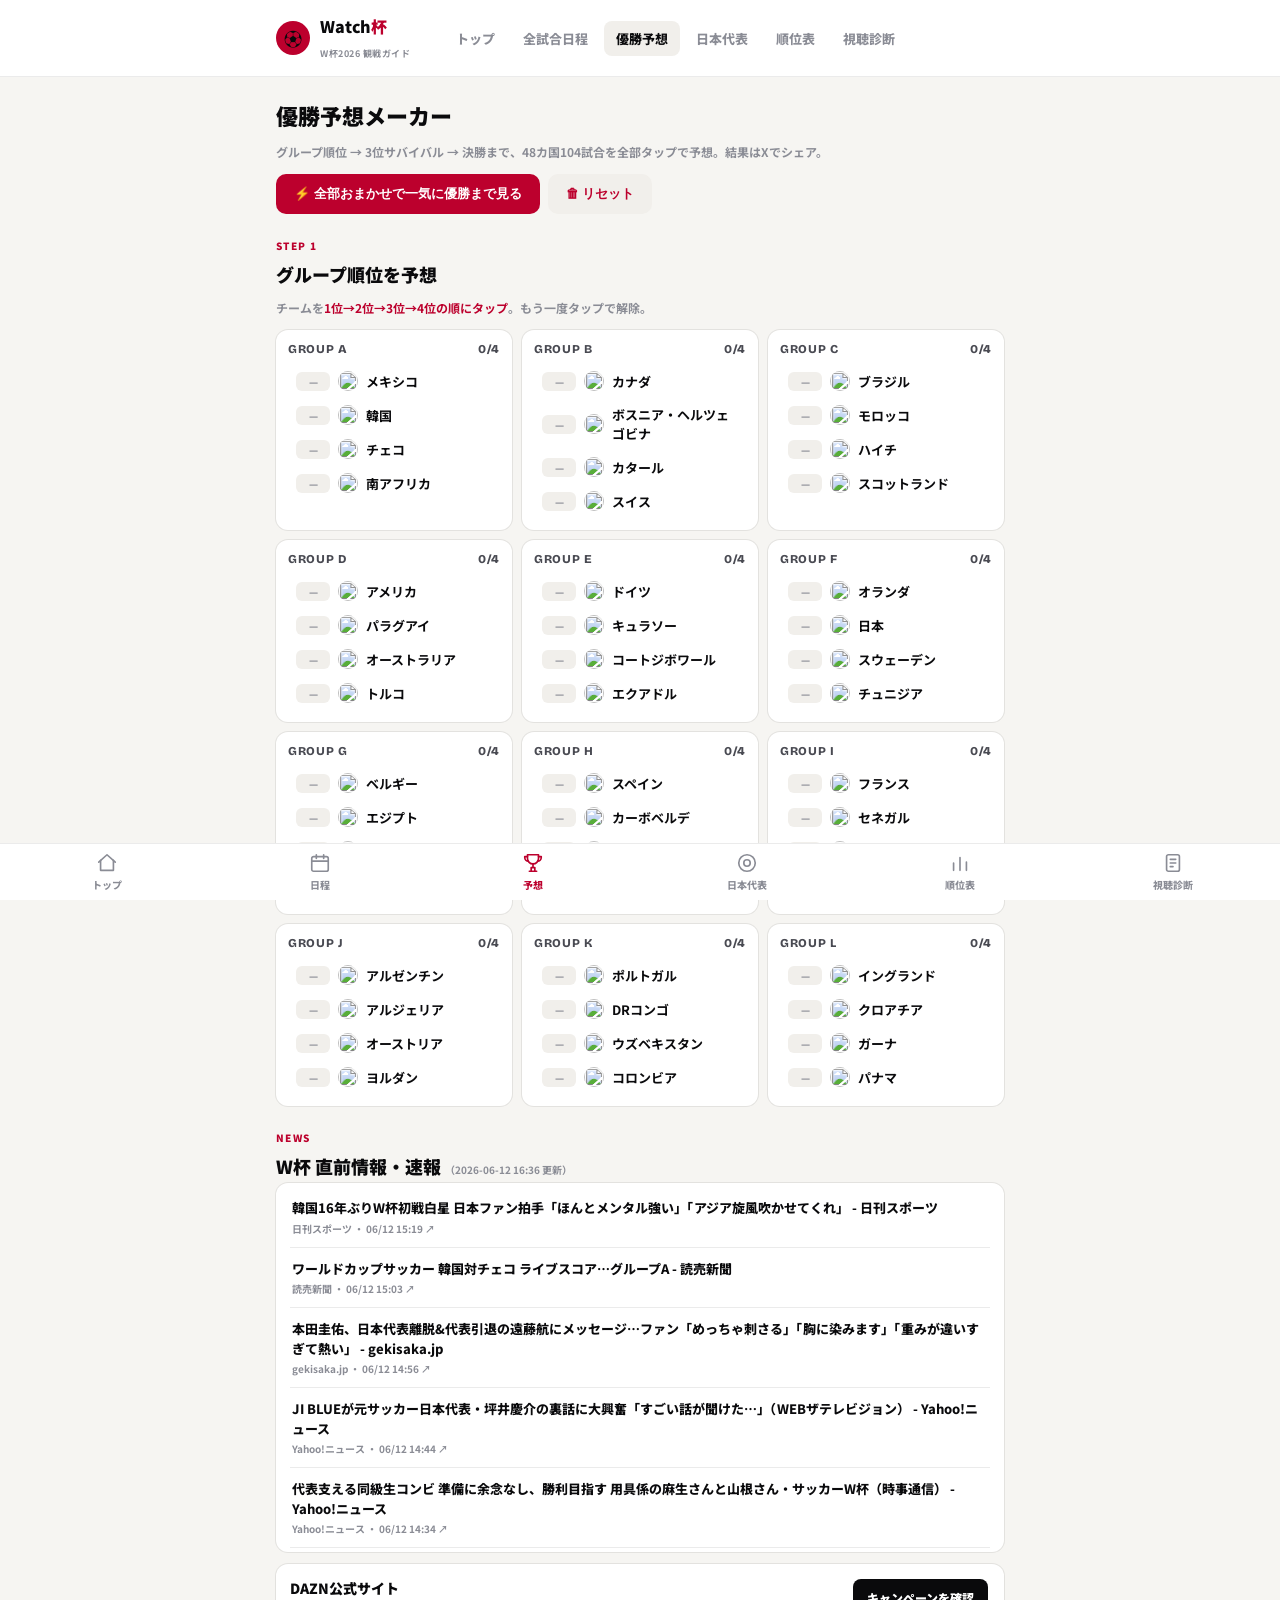
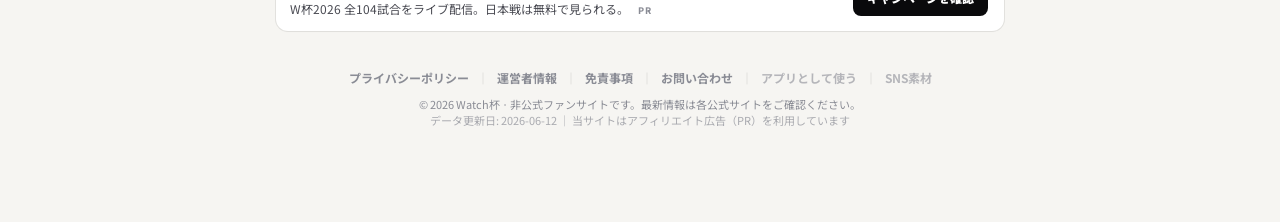
==== bracket.html @ 2146d85f "Initial World Cup 2026 site" ====
<!DOCTYPE html>
<html lang="ja">
<head>
<meta charset="UTF-8">
<meta name="viewport" content="width=device-width, initial-scale=1">
<title>優勝予想メーカー｜48カ国104試合を全部予想｜Watch杯</title>
<meta name="description" content="W杯2026の優勝国を予想しよう。グループ順位→3位サバイバル→決勝まで全部タップで予想してXでシェア。">
<link rel="preconnect" href="https://fonts.googleapis.com">
<link href="https://fonts.googleapis.com/css2?family=Noto+Sans+JP:wght@400;700;800;900&family=Bricolage+Grotesque:wght@700;800;900&display=swap" rel="stylesheet">
<link rel="stylesheet" href="styles.css?v=3">
<link rel="manifest" href="manifest.json">
<meta name="theme-color" content="#bc002d">
<link rel="apple-touch-icon" href="icon-192.png">
<meta name="apple-mobile-web-app-capable" content="yes">
<meta name="apple-mobile-web-app-status-bar-style" content="default">
<meta name="apple-mobile-web-app-title" content="Watch杯">
<style>
.bk-groups{display:grid;grid-template-columns:repeat(auto-fill,minmax(180px,1fr));gap:10px}
.bk-g{background:var(--surface);border-radius:12px;box-shadow:0 0 0 1px var(--line);padding:12px}
.bk-g.full{box-shadow:0 0 0 1.5px #0e7a3d66}
.bk-g h3{margin:0 0 8px;font-size:12px;font-family:var(--font-num);font-weight:900;letter-spacing:.06em;display:flex;justify-content:space-between;color:var(--ink-2)}
.bk-g h3 .ok{color:#0e7a3d}
.bk-t{display:flex;align-items:center;gap:8px;padding:7px 8px;border-radius:9px;cursor:pointer;font-size:13px;font-weight:700}
.bk-t:hover{background:var(--bg-2)}
.bk-t img{width:20px;height:20px;border-radius:50%;box-shadow:inset 0 0 0 1px rgba(0,0,0,.08)}
.bk-t .rk{min-width:34px;text-align:center;font-size:10px;font-weight:900;border-radius:6px;padding:2px 0;background:var(--bg-2);color:var(--ink-3)}
.bk-t.r1 .rk{background:var(--accent);color:#fff}
.bk-t.r2 .rk{background:var(--ink-1);color:#fff}
.bk-t.r3 .rk{background:#b45309;color:#fff}
.bk-t.r4{opacity:.45}
.chips3{display:flex;flex-wrap:wrap;gap:8px}
.chip3{display:inline-flex;align-items:center;gap:6px;font-size:12px;font-weight:800;border-radius:999px;padding:7px 13px;cursor:pointer;background:var(--surface);box-shadow:0 0 0 1px var(--line-2);color:var(--ink-2);border:none;font-family:var(--font-jp)}
.chip3 img{width:16px;height:16px;border-radius:50%}
.chip3.on{box-shadow:0 0 0 1.5px #0e7a3d;background:#0e7a3d0d;color:#0e7a3d}
.bk-round{font-size:13px;font-weight:900;color:var(--accent);letter-spacing:.08em;margin:20px 0 8px;display:flex;gap:8px;align-items:baseline}
.bk-round small{color:var(--ink-3);font-weight:700;letter-spacing:0}
.bk-grid{display:grid;grid-template-columns:repeat(auto-fill,minmax(230px,1fr));gap:8px}
.bk-grid.final{grid-template-columns:1fr;max-width:420px}
.bm{background:var(--surface);border-radius:12px;box-shadow:0 0 0 1px var(--line);overflow:hidden}
.bm .mid{font-size:9px;color:var(--ink-3);padding:5px 11px 0;font-weight:800;letter-spacing:.06em;font-family:var(--font-num)}
.bteam{display:flex;align-items:center;gap:8px;padding:9px 12px;cursor:pointer;font-size:13.5px;font-weight:700;border-left:3px solid transparent}
.bteam img{width:20px;height:20px;border-radius:50%;box-shadow:inset 0 0 0 1px rgba(0,0,0,.08)}
.bteam:hover{background:var(--bg-2)}
.bteam.win{background:#bc002d0d;border-left-color:var(--accent);font-weight:900}
.bteam.lose{opacity:.4;text-decoration:line-through}
.bteam.tbd{color:var(--ink-3);cursor:default;font-weight:600}
.bk-result{border:1.5px solid var(--accent);border-radius:16px;background:var(--surface);padding:22px 16px;text-align:center;margin-top:22px}
.bk-result .crown{font-size:36px}
.bk-result .champ{font-size:clamp(22px,5vw,32px);font-weight:900;margin:4px 0;display:flex;align-items:center;justify-content:center;gap:10px}
.bk-result .champ img{width:44px;height:44px;border-radius:50%;box-shadow:inset 0 0 0 1px rgba(0,0,0,.08)}
.bk-result .sub{font-size:12px;color:var(--ink-3);font-weight:700}
.toast{position:fixed;bottom:90px;left:50%;transform:translateX(-50%);background:var(--ink-1);color:#fff;font-weight:800;font-size:13px;border-radius:999px;padding:10px 20px;z-index:99;opacity:0;transition:opacity .3s;pointer-events:none}
.toast.show{opacity:1}
.hidden{display:none}
</style>
</head>
<body>

<main class="wrap">
  <h1 class="pagehead">優勝予想メーカー</h1>
  <p class="pagesub">グループ順位 → 3位サバイバル → 決勝まで、48カ国104試合を全部タップで予想。結果はXでシェア。</p>
  <div style="display:flex;gap:8px;flex-wrap:wrap;margin-bottom:8px">
    <button class="btn-detail" id="btnAuto" style="background:var(--accent);color:#fff;font-size:13px">⚡ 全部おまかせで一気に優勝まで見る</button>
    <button class="btn-detail" id="btnReset" style="background:var(--bg-2);font-size:13px;color:var(--accent)">🗑 リセット</button>
  </div>

  <div class="sec-label">STEP 1</div>
  <h2 class="pagehead" style="margin-top:0;font-size:18px">グループ順位を予想 <span id="s1done" class="hidden" style="color:#0e7a3d">✓</span></h2>
  <p class="pagesub">チームを<b style="color:var(--accent)">1位→2位→3位→4位の順にタップ</b>。もう一度タップで解除。</p>
  <div class="bk-groups" id="groupGrid"></div>

  <section id="step2" class="hidden">
    <div class="sec-label">STEP 2</div>
    <h2 class="pagehead" style="margin-top:0;font-size:18px">3位サバイバル <span id="s2done" class="hidden" style="color:#0e7a3d">✓</span></h2>
    <p class="pagesub">12組の3位のうち<b style="color:var(--accent)">成績上位8チームだけ</b>が決勝トーナメント進出（2026年新ルール）。生き残る8チームを選ぼう。</p>
    <div class="chips3" id="thirdChips"></div>
    <p style="font-size:13px;font-weight:900;color:var(--accent);margin:10px 0" id="thirdCount"></p>
  </section>

  <section id="step3" class="hidden">
    <div class="sec-label">STEP 3</div>
    <h2 class="pagehead" style="margin-top:0;font-size:18px">決勝トーナメント</h2>
    <p class="pagesub">勝つチームをタップ。組み合わせはFIFA公式のブラケット構造どおり。</p>
    <div id="bracketArea"></div>
    <div id="resultArea"></div>
  </section>

  <div id="newsArea" style="margin-top:6px"></div>
  <div id="pr" style="margin-top:12px"></div>
</main>

<div class="toast" id="toast"></div>

<script src="config.js"></script>
<script src="data.js"></script>
<script src="news.js"></script>
<script src="app.js?v=3"></script>
<script>
injectChrome("bracket");
// 予想の参考になる最新情報（怪我・離脱・結果速報）
document.getElementById("newsArea").innerHTML = newsListHTML(5);
document.getElementById("pr").innerHTML = prCardHTML("dazn");

// ===== チームデータ（data.jsのGROUPSから48カ国を構成）=====
const G_ORDER = ["A","B","C","D","E","F","G","H","I","J","K","L"];
const BK = {}; // gid -> [{id,n,f}]
G_ORDER.forEach(g=>{ BK[g] = GROUPS[g].map((t,i)=>({id:g+i, n:t.n, f:t.f})); });
const TEAM = {}; Object.values(BK).flat().forEach(t=>TEAM[t.id]=t);
const JAPAN = Object.values(TEAM).find(t=>t.n==="日本").id;

// ===== ブラケット構造（FIFA公式）=====
const R32 = [
  [73,"2A","2B"],[74,"1E","T74"],[75,"1F","2C"],[76,"1C","2F"],
  [77,"1I","T77"],[78,"2E","2I"],[79,"1A","T79"],[80,"1L","T80"],
  [81,"1D","T81"],[82,"1G","T82"],[83,"2K","2L"],[84,"1H","2J"],
  [85,"1B","T85"],[86,"1J","2H"],[87,"1K","T87"],[88,"2D","2G"]
];
const THIRD_SLOTS = {74:"ABCDF",77:"CDFGH",79:"CEFHI",80:"EHIJK",81:"BEFIJ",82:"AEHIJ",85:"EFGIJ",87:"DEIJL"};
const R16 = [[89,74,77],[90,73,75],[91,76,78],[92,79,80],[93,83,84],[94,81,82],[95,86,88],[96,85,87]];
const QF  = [[97,89,90],[98,93,94],[99,91,92],[100,95,96]];
const SF  = [[101,97,98],[102,99,100]];
const FIN = [[104,101,102]];

// ===== state =====
let st = JSON.parse(localStorage.getItem("wc26bracket2")||"null") || { ranks:{}, thirds:[], picks:{} };
const save = ()=>localStorage.setItem("wc26bracket2",JSON.stringify(st));
const $ = id=>document.getElementById(id);
const toast = msg=>{const t=$("toast");t.textContent=msg;t.classList.add("show");setTimeout(()=>t.classList.remove("show"),1800);};
const groupsDone = ()=>G_ORDER.every(g=>(st.ranks[g]||[]).length===4);
const thirdsDone = ()=>st.thirds.length===8;

// 3位スロット割り当て（バックトラッキング）
function assignThirds(){
  if(!thirdsDone()) return null;
  const slots = Object.entries(THIRD_SLOTS).map(([m,allowed])=>({m:+m,allowed}))
    .sort((a,b)=>[...a.allowed].filter(g=>st.thirds.includes(g)).length - [...b.allowed].filter(g=>st.thirds.includes(g)).length);
  const used = new Set(), out = {};
  function bt(i){
    if(i===slots.length) return true;
    for(const g of st.thirds){
      if(used.has(g)||!slots[i].allowed.includes(g)) continue;
      used.add(g); out[slots[i].m]=g;
      if(bt(i+1)) return true;
      used.delete(g); delete out[slots[i].m];
    }
    return false;
  }
  if(bt(0)) return out;
  const rest=[...st.thirds]; const o={};
  Object.keys(THIRD_SLOTS).forEach(m=>o[m]=rest.shift());
  return o;
}
function resolve(){
  const slots = {};
  if(groupsDone()){
    G_ORDER.forEach(g=>{ slots["1"+g]=st.ranks[g][0]; slots["2"+g]=st.ranks[g][1]; });
  }
  const ta = assignThirds();
  if(ta) Object.entries(ta).forEach(([m,g])=>slots["T"+m]=st.ranks[g][2]);
  const ms = {};
  const w = id=>ms[id]&&ms[id].winner||null;
  R32.forEach(([id,h,a])=>ms[id]={home:slots[h]||null,away:slots[a]||null});
  const fill = ()=>[R16,QF,SF,FIN].forEach(r=>r.forEach(([id,m1,m2])=>{
    ms[id]={home:w(m1),away:w(m2)};
    const p=st.picks[id];
    if(p&&(p===ms[id].home||p===ms[id].away)) ms[id].winner=p;
  }));
  R32.forEach(([id])=>{
    const p=st.picks[id];
    if(p&&(p===ms[id].home||p===ms[id].away)) ms[id].winner=p;
    else delete st.picks[id];
  });
  fill(); fill(); fill(); fill(); // 4ラウンド分伝播
  return ms;
}

function render(){
  // STEP1
  const grid=$("groupGrid"); grid.innerHTML="";
  G_ORDER.forEach(g=>{
    const r=st.ranks[g]||[];
    const card=document.createElement("div");
    card.className="bk-g"+(r.length===4?" full":"");
    card.innerHTML=`<h3>GROUP ${g} ${r.length===4?'<span class="ok">✓</span>':`<span>${r.length}/4</span>`}</h3>`;
    BK[g].forEach(t=>{
      const pos=r.indexOf(t.id);
      const row=document.createElement("div");
      row.className="bk-t"+(pos>=0?" r"+(pos+1):"");
      row.innerHTML=`<span class="rk">${pos>=0?(pos+1)+"位":"—"}</span><img src="${FLAG(t.f)}" alt=""><span>${t.n}</span>`;
      row.onclick=()=>{
        const arr=st.ranks[g]=st.ranks[g]||[];
        const j=arr.indexOf(t.id);
        if(j>=0) arr.splice(j,1); else if(arr.length<4) arr.push(t.id);
        st.thirds=st.thirds.filter(gg=>st.ranks[gg]&&st.ranks[gg].length===4);
        save(); render();
      };
      card.appendChild(row);
    });
    grid.appendChild(card);
  });
  $("s1done").classList.toggle("hidden",!groupsDone());

  // STEP2
  $("step2").classList.toggle("hidden",!groupsDone());
  if(groupsDone()){
    const chips=$("thirdChips"); chips.innerHTML="";
    G_ORDER.forEach(g=>{
      const t=TEAM[st.ranks[g][2]];
      const c=document.createElement("button");
      c.className="chip3"+(st.thirds.includes(g)?" on":"");
      c.innerHTML=`<img src="${FLAG(t.f)}" alt="">${t.n}<span style="font-size:9px;color:var(--ink-3)">${g}組3位</span>`;
      c.onclick=()=>{
        const i=st.thirds.indexOf(g);
        if(i>=0) st.thirds.splice(i,1);
        else if(st.thirds.length<8) st.thirds.push(g);
        else toast("8チームまで！どれか外してね");
        save(); render();
      };
      chips.appendChild(c);
    });
    $("thirdCount").textContent=`生き残り ${st.thirds.length} / 8 チーム`;
    $("s2done").classList.toggle("hidden",!thirdsDone());
  }

  // STEP3
  const ready=groupsDone()&&thirdsDone();
  $("step3").classList.toggle("hidden",!ready);
  if(ready){
    const ms=resolve();
    const area=$("bracketArea"); area.innerHTML="";
    [["32強 ROUND OF 32","6/28〜7/3",R32],["16強 ROUND OF 16","7/4〜7/7",R16],["8強 準々決勝","7/9〜7/11",QF],["4強 準決勝","7/14・7/15",SF],["🏆 決勝","現地7/19（日本時間7/20朝）",FIN]].forEach(([title,date,round])=>{
      area.insertAdjacentHTML("beforeend",`<div class="bk-round">${title} <small>${date}</small></div>`);
      const box=document.createElement("div");
      box.className="bk-grid"+(round===FIN?" final":"");
      round.forEach(([id])=>{
        const m=ms[id];
        const el=document.createElement("div");
        el.className="bm";
        el.innerHTML=`<div class="mid">MATCH ${id}</div>`;
        [m.home,m.away].forEach(tid=>{
          const d=document.createElement("div");
          if(!tid){ d.className="bteam tbd"; d.innerHTML=`<span style="width:20px;text-align:center">❓</span> 勝者未定`; }
          else{
            const t=TEAM[tid];
            d.className="bteam"+(m.winner?(m.winner===tid?" win":" lose"):"");
            d.innerHTML=`<img src="${FLAG(t.f)}" alt=""> ${t.n}`;
            d.onclick=()=>{ st.picks[id]=tid; save(); render(); };
          }
          el.appendChild(d);
        });
        box.appendChild(el);
      });
      area.appendChild(box);
    });
    renderResult(ms);
  } else $("resultArea").innerHTML="";
}

function renderResult(ms){
  const area=$("resultArea");
  const champ=ms[104]&&ms[104].winner;
  if(!champ){ area.innerHTML=""; return; }
  const t=TEAM[champ];
  const runner=TEAM[ms[104].home===champ?ms[104].away:ms[104].home];
  let jp="グループステージ敗退 😢";
  const jg=JAPAN[0];
  const jr=(st.ranks[jg]||[]).indexOf(JAPAN);
  if(jr===0||jr===1||(jr===2&&st.thirds.includes(jg))){
    jp="ベスト32";
    [...R32,...R16,...QF,...SF,...FIN].forEach(([id])=>{
      if(ms[id].winner===JAPAN){
        if(R32.some(x=>x[0]===id))jp="ベスト16";
        else if(R16.some(x=>x[0]===id))jp="ベスト8";
        else if(QF.some(x=>x[0]===id))jp="ベスト4";
        else if(SF.some(x=>x[0]===id))jp="決勝進出 🥈";
        else if(id===104)jp="優勝 🏆";
      }
    });
  }
  const sf=[ms[101].home,ms[101].away,ms[102].home,ms[102].away].filter(Boolean).map(id=>TEAM[id].n).join("・");
  const text=`⚽️ W杯2026 ぼくの優勝予想\n\n🏆 優勝: ${t.n}\n🥈 準優勝: ${runner.n}\n💪 4強: ${sf}\n🇯🇵 日本: ${jp}\n\n#W杯2026 #優勝予想`;
  area.innerHTML=`
    <div class="bk-result">
      <div class="crown">👑</div>
      <div class="champ"><img src="${FLAG(t.f)}" alt="">${t.n}</div>
      <div class="sub">あなたの優勝予想 ｜ 準優勝: ${runner.n}</div>
      <div style="margin-top:8px;font-size:13px;font-weight:900;color:var(--accent)">🇯🇵 あなたの予想での日本: ${jp}</div>
      <div style="display:flex;gap:8px;justify-content:center;margin-top:14px;flex-wrap:wrap">
        <button class="btn-detail" id="btnX" style="background:var(--ink-1);color:#fff">𝕏 でシェア</button>
        <button class="btn-detail" id="btnCopy" style="background:var(--bg-2)">📋 結果をコピー</button>
      </div>
    </div>`;
  $("btnX").onclick=()=>window.open("https://twitter.com/intent/tweet?text="+encodeURIComponent(text),"_blank");
  $("btnCopy").onclick=async()=>{ await navigator.clipboard.writeText(text); toast("コピーした！友達に送りつけろ"); };
}

// おまかせ＆リセット
function shuffle(a){for(let i=a.length-1;i>0;i--){const j=Math.floor(Math.random()*(i+1));[a[i],a[j]]=[a[j],a[i]];}return a;}
$("btnAuto").onclick=()=>{
  G_ORDER.forEach(g=>{
    const arr=st.ranks[g]=st.ranks[g]||[];
    const rest=shuffle(BK[g].map(t=>t.id).filter(id=>!arr.includes(id)));
    while(arr.length<4) arr.push(rest.shift());
  });
  if(st.thirds.length<8){
    const rest=shuffle(G_ORDER.filter(g=>!st.thirds.includes(g)));
    while(st.thirds.length<8) st.thirds.push(rest.shift());
  }
  for(let pass=0;pass<5;pass++){
    const ms=resolve();
    [...R32,...R16,...QF,...SF,...FIN].forEach(([id])=>{
      if(!st.picks[id]&&ms[id].home&&ms[id].away) st.picks[id]=Math.random()<.5?ms[id].home:ms[id].away;
    });
  }
  save(); render();
  toast("⚡ 一気に優勝まで決めた！気に入らないとこをタップで直そう");
  $("step3").scrollIntoView({behavior:"smooth"});
};
$("btnReset").onclick=()=>{
  if(!confirm("予想を全部リセットする？")) return;
  st={ranks:{},thirds:[],picks:{}}; save(); render();
};
render();
</script>
</body>
</html>
---- styles.css ----
/* WC2026 GUIDE JAPAN — 参考サイト同一トークン */
:root{
  --accent:#bc002d;
  --ink-1:#0a0a0c; --ink-2:#494a52; --ink-3:#8a8c95;
  --line:#0a0a0c14; --line-2:#0a0a0c29;
  --surface:#fff; --bg:#f6f5f2; --bg-2:#f1efeb;
  --font-jp:'Noto Sans JP',system-ui,-apple-system,sans-serif;
  --font-num:'Bricolage Grotesque','Noto Sans JP',sans-serif;
}
*{box-sizing:border-box}
html,body{margin:0;padding:0}
body{background:var(--bg);color:var(--ink-1);font-family:var(--font-jp);-webkit-font-smoothing:antialiased;min-height:100vh;display:flex;flex-direction:column;padding-bottom:74px}
a{color:inherit}
.wrap{max-width:760px;margin:0 auto;padding:0 16px;width:100%}

/* ===== header ===== */
header{background:var(--surface);border-bottom:1px solid var(--line)}
header .wrap{display:flex;align-items:center;gap:10px;padding:14px 16px}
.logo{display:flex;align-items:center;gap:10px;text-decoration:none}
.logo .ball{width:34px;height:34px;border-radius:50%;background:var(--accent);display:flex;align-items:center;justify-content:center;font-size:18px}
.logo .t1{font-size:16px;font-weight:900;letter-spacing:-.01em;color:var(--ink-1);line-height:1}
.logo .t1 span{color:var(--accent)}
.logo .t2{font-size:9px;font-weight:700;color:var(--ink-3);margin-top:3px;letter-spacing:.06em}
.desktop-nav{display:none;gap:4px;margin-left:24px}
.desktop-nav a{display:inline-block;padding:8px 12px;border-radius:8px;font-size:13px;font-weight:800;text-decoration:none;color:var(--ink-3)}
.desktop-nav a.active{color:var(--ink-1);background:var(--bg-2)}
@media(min-width:820px){.desktop-nav{display:flex}}

/* ===== bottom nav ===== */
.bottom-nav{position:fixed;left:0;right:0;bottom:0;z-index:60;background:var(--surface);border-top:1px solid var(--line);display:flex;justify-content:space-around;padding:8px 0 calc(8px + env(safe-area-inset-bottom))}
.bottom-nav a{display:flex;flex-direction:column;align-items:center;gap:3px;font-size:10px;font-weight:800;color:var(--ink-3);text-decoration:none;min-width:60px}
.bottom-nav a svg{width:22px;height:22px;stroke:var(--ink-3);fill:none;stroke-width:1.8;stroke-linecap:round;stroke-linejoin:round}
.bottom-nav a.active{color:var(--accent)}
.bottom-nav a.active svg{stroke:var(--accent)}

/* ===== NEXT MATCH hero ===== */
.hero{margin:16px 0 8px;border-radius:18px;overflow:hidden;background:radial-gradient(120% 130% at 80% -10%,#3a0d1c 0%,#16091245 40%,transparent 70%),#0d1326;color:#fff;position:relative}
.hero .roofline{display:flex;height:5px}
.hero .roofline i{flex:1;background:var(--accent)}
.hero .roofline i:nth-child(2){background:#fff}
.hero .pitch{position:absolute;inset:0;pointer-events:none;opacity:.14}
.hero-inner{position:relative;padding:18px 20px 20px}
.hero-top{display:flex;align-items:center;gap:12px}
.badge-next{background:var(--accent);color:#fff;font-size:11px;font-weight:900;letter-spacing:.12em;padding:6px 12px;border-radius:6px}
.hero-top .sub{font-size:12px;font-weight:800;color:#ffffffb3}
.hero-main{display:grid;grid-template-columns:1fr auto 1fr;gap:8px;align-items:center;margin:18px 0 6px}
.hero-team{text-align:center}
.hero-team img,.hero-team .noflag{width:84px;height:84px;border-radius:50%;object-fit:cover;box-shadow:0 0 0 4px #ffffff,0 4px 18px rgba(0,0,0,.4);background:#fff}
.hero-team .noflag{display:inline-flex;align-items:center;justify-content:center;font-size:30px;color:var(--ink-3)}
.hero-team .name{font-size:17px;font-weight:900;margin-top:12px}
.hero-center{text-align:center;min-width:150px}
.hero-center .date{font-size:14px;font-weight:900}
.hero-center .date small{font-weight:700;color:#ffffff99;font-size:12px}
.hero-center .lbl{font-size:10px;font-weight:800;color:#ffffff80;letter-spacing:.1em;margin-top:6px}
.hero-center .time{font-family:var(--font-num);font-size:54px;font-weight:900;letter-spacing:-.03em;line-height:1.05}
.hero-center .latebox{display:inline-block;background:#fff;border-radius:8px;padding:5px 12px;margin-top:8px;line-height:1.2}
.hero-center .latebox .ld{font-size:10px;font-weight:900;color:var(--accent)}
.hero-center .latebox .lt{font-family:var(--font-num);font-size:18px;font-weight:900;color:var(--ink-1)}
.hero-count{display:flex;justify-content:center;gap:6px;margin-top:10px;font-family:var(--font-num)}
.hero-count div{background:#ffffff14;border:1px solid #ffffff1a;border-radius:8px;min-width:52px;padding:4px 4px 5px;text-align:center}
.hero-count b{display:block;font-size:18px;font-weight:900;font-variant-numeric:tabular-nums}
.hero-count small{font-size:9px;color:#ffffff99;font-weight:700}
.hero-bottom{border-top:1px solid #ffffff1a;margin-top:14px;padding-top:12px;display:flex;align-items:flex-end;justify-content:space-between;gap:10px;flex-wrap:wrap}
.hero-bottom .lbl{font-size:10px;font-weight:800;color:#ffffff80;letter-spacing:.08em;margin-bottom:7px}
.hero-venue{font-size:11px;font-weight:700;color:#ffffff80;margin-top:10px}
.btn-detail{background:#fff;color:var(--ink-1);font-size:13px;font-weight:900;border-radius:10px;padding:11px 18px;text-decoration:none;border:none;cursor:pointer}

/* ===== 放送局ピル ===== */
.pill{display:inline-flex;align-items:center;gap:4px;height:24px;padding:0 10px;border-radius:999px;font-size:11px;font-weight:800;border:1.5px solid;white-space:nowrap}
.pill.dazn{color:#0c1f3f;border-color:#0c1f3f33;background:#0c1f3f0d}
.pill.daznfree{color:#1d4ed8;border-color:#1d4ed8;background:#1d4ed810}
.pill.nhk{color:#3f3f46;border-color:#3f3f4633;background:#3f3f460a}
.pill.nhkbs{color:#475569;border-color:#47556933;background:#4755690a}
.pill.ntv{color:#c2570b;border-color:#c2570b55;background:#c2570b0d}
.pill.fuji{color:#0e7a3d;border-color:#0e7a3d55;background:#0e7a3d0d}
.pill.bsp4k{color:#7c3aed;border-color:#7c3aed55;background:#7c3aed0d}
.hero .pill{background:#fff;height:30px;font-size:12px;padding:0 14px}

/* ===== ヒーロー内スタッツバー ===== */
.hero-stats{display:flex;border-top:1px solid #ffffff1a;margin-top:16px;padding-top:14px}
.hero-stats a{flex:1;text-align:center;text-decoration:none;color:#fff;border-right:1px solid #ffffff14;padding:2px 4px}
.hero-stats a:last-child{border-right:none}
.hero-stats .sl{font-size:9px;font-weight:800;letter-spacing:.12em;color:#ffffff66}
.hero-stats .sv{font-family:var(--font-num);font-size:24px;font-weight:900;letter-spacing:-.02em;line-height:1.25;margin-top:2px}
.hero-stats .sv small{font-size:11px;font-weight:800;color:#ffffff99;margin-left:1px}
.hero-stats .ss{font-size:9.5px;font-weight:700;color:#ffffff80;margin-top:1px;overflow:hidden;text-overflow:ellipsis;white-space:nowrap}

/* ===== 速報ティッカー（テロップ風）===== */
.ticker{display:flex;align-items:center;gap:10px;background:var(--surface);border-radius:12px;box-shadow:0 0 0 1px var(--line);padding:11px 12px;margin:10px 0 2px;text-decoration:none;color:inherit;overflow:hidden}
.ticker .tchip{flex-shrink:0;background:var(--accent);color:#fff;font-size:9px;font-weight:900;letter-spacing:.14em;border-radius:4px;padding:3px 8px}
.ticker .ttext{flex:1;min-width:0;font-size:12.5px;font-weight:800;white-space:nowrap;overflow:hidden;text-overflow:ellipsis;transition:opacity .35s}
.ticker .ttext.fade{opacity:0}
.ticker .tarrow{flex-shrink:0;font-size:13px;color:var(--ink-3)}

/* ===== 日付セクション ===== */
.datehead{display:flex;align-items:baseline;gap:12px;margin:26px 0 12px}
.datehead .d{font-family:var(--font-num);font-size:34px;font-weight:900;letter-spacing:-.03em;line-height:1}
.datehead .w{font-size:16px;font-weight:900}
.datehead .stage{font-size:10px;font-weight:900;letter-spacing:.1em;padding:4px 8px;border-radius:4px;background:var(--accent);color:#fff}
.datehead .stage.gray{background:var(--ink-2)}
.datehead .rule{flex:1;height:1px;background:var(--line);align-self:center}
.datehead .cnt{font-size:12px;font-weight:800;color:var(--ink-3)}

/* ===== 試合カード ===== */
.mlist{display:flex;flex-direction:column;gap:8px}
.match-card{display:block;width:100%;background:var(--surface);border-radius:12px;padding:14px 16px 14px 14px;box-shadow:0 0 0 1px var(--line),0 1px 2px rgba(0,0,0,.02);position:relative;overflow:hidden;text-decoration:none;color:inherit}
.match-card.jp{box-shadow:0 0 0 1.5px var(--accent),0 2px 10px rgba(0,0,0,.04)}
.match-card.past{opacity:.55}
.match-card .bar{position:absolute;left:0;top:0;bottom:0;width:3px}
.mc-grid{display:grid;grid-template-columns:64px 1fr auto;gap:10px;align-items:center}
.mc-time{text-align:center;line-height:1.1;min-width:0}
.mc-time .lbl{font-size:9px;color:var(--ink-3);font-weight:800;letter-spacing:.04em}
.mc-time .t{font-family:var(--font-num);font-size:20px;font-weight:900;letter-spacing:-.02em;margin-top:2px}
.mc-late{margin-top:4px;display:flex;flex-direction:column;align-items:center;padding:2px 4px 3px;border-radius:4px;background:rgba(188,0,45,.06);border:1px solid rgba(188,0,45,.18);line-height:1.1}
.mc-late .d{font-size:8.5px;font-weight:800;color:var(--accent)}
.mc-late .t{font-family:var(--font-num);font-size:12px;font-weight:900;color:var(--accent);margin-top:1px}
.mc-live{margin-top:4px;font-size:9px;font-weight:900;color:#fff;background:var(--accent);border-radius:4px;padding:2px 4px;animation:blink 1.4s infinite}
@keyframes blink{50%{opacity:.55}}
.mc-teams{display:flex;flex-direction:column;gap:5px;min-width:0}
.mc-team{display:flex;align-items:center;gap:6px}
.mc-team img{width:22px;height:22px;border-radius:50%;object-fit:cover;flex-shrink:0;box-shadow:inset 0 0 0 1px rgba(0,0,0,.08)}
.mc-team .ph{width:22px;height:22px;border-radius:50%;background:var(--bg-2);flex-shrink:0;display:flex;align-items:center;justify-content:center;font-size:10px;color:var(--ink-3);font-weight:900}
.mc-team .n{font-size:14px;font-weight:700;overflow:hidden;text-overflow:ellipsis;white-space:nowrap}
.mc-team .r{font-family:var(--font-num);font-size:10px;font-weight:800;color:var(--ink-3);flex-shrink:0}
.mc-info{display:flex;align-items:center;gap:4px;margin-top:2px}
.mc-info .sq{width:5px;height:5px;border-radius:1px;flex-shrink:0}
.mc-info .txt{font-size:9px;font-weight:800;color:var(--ink-3);letter-spacing:.04em;overflow:hidden;text-overflow:ellipsis;white-space:nowrap}
.mc-right{display:flex;flex-direction:column;gap:4px;align-items:flex-end;flex-shrink:0}
.mc-right .pill{height:22px;font-size:11px;padding:0 9px}
.mc-cal{margin-top:2px;font-size:10px;font-weight:800;color:var(--ink-3);background:var(--bg-2);border:none;border-radius:6px;padding:4px 8px;cursor:pointer}
.mc-cal:hover{color:var(--accent)}

/* ===== フィルタ ===== */
.filterbar{position:sticky;top:0;z-index:40;background:var(--bg);padding:10px 0 8px;margin:0 -16px;padding-left:16px;padding-right:16px}
.filterbar .row{display:flex;gap:6px;overflow-x:auto;-webkit-overflow-scrolling:touch;scrollbar-width:none;padding-bottom:4px}
.filterbar .row::-webkit-scrollbar{display:none}
.fbtn{all:unset;cursor:pointer;padding:7px 14px;border-radius:999px;font-size:12px;font-weight:800;background:var(--bg-2);color:var(--ink-2);white-space:nowrap;flex-shrink:0}
.fbtn.on{background:var(--ink-1);color:var(--surface)}
.searchbox{width:100%;border:1px solid var(--line-2);border-radius:10px;background:var(--surface);padding:9px 12px;font-size:14px;font-family:var(--font-jp);margin-top:6px}
.searchbox:focus{outline:2px solid var(--accent)}
.todaybtn{position:fixed;right:16px;bottom:84px;z-index:55;background:var(--ink-1);color:#fff;font-size:12px;font-weight:900;border:none;border-radius:999px;padding:10px 16px;cursor:pointer;box-shadow:0 4px 14px rgba(0,0,0,.25)}

/* ===== 順位表 ===== */
.gtable{background:var(--surface);border-radius:12px;box-shadow:0 0 0 1px var(--line);overflow:hidden;margin-bottom:14px}
.gtable .ghead{display:flex;align-items:center;gap:10px;padding:12px 14px;border-bottom:1px solid var(--line)}
.gtable .ghead .chip{width:28px;height:28px;border-radius:8px;background:var(--ink-1);color:#fff;font-family:var(--font-num);font-weight:900;font-size:15px;display:flex;align-items:center;justify-content:center}
.gtable .ghead .chip.jp{background:var(--accent)}
.gtable .ghead .t{font-size:14px;font-weight:900}
.gtable table{width:100%;border-collapse:collapse;font-size:12px}
.gtable th{font-size:10px;color:var(--ink-3);font-weight:800;text-align:center;padding:7px 4px;border-bottom:1px solid var(--line)}
.gtable th:nth-child(2){text-align:left}
.gtable td{padding:8px 4px;text-align:center;border-bottom:1px solid var(--line);font-family:var(--font-num);font-weight:700}
.gtable tr:last-child td{border-bottom:none}
.gtable td.team{text-align:left;font-family:var(--font-jp);font-weight:700;font-size:13px}
.gtable td.team img{width:18px;height:18px;border-radius:50%;vertical-align:-4px;margin-right:6px;box-shadow:inset 0 0 0 1px rgba(0,0,0,.08)}
.gtable tr.jprow{background:#bc002d0a}
.gtable tr.qline td{border-bottom:2px dashed #bc002d55}
.legend{font-size:11px;color:var(--ink-3);font-weight:700;margin:8px 0 18px}

/* ===== 汎用 ===== */
.pagehead{margin:22px 0 4px;font-size:22px;font-weight:900}
.pagesub{font-size:12px;color:var(--ink-3);font-weight:700;margin-bottom:14px}
.card{background:var(--surface);border-radius:12px;box-shadow:0 0 0 1px var(--line);padding:16px;margin-bottom:12px}
.sec-label{font-size:10px;font-weight:900;letter-spacing:.14em;color:var(--accent);margin:24px 0 8px}
footer{margin-top:auto;padding:30px 16px 20px;text-align:center}
footer .links{display:flex;justify-content:center;gap:8px;flex-wrap:wrap;font-size:12px;color:var(--ink-3)}
footer .links a{color:var(--ink-3);text-decoration:none;font-weight:700}
footer .links span{color:var(--line-2)}
footer .copy{font-size:11px;color:var(--ink-3);margin-top:10px}

/* 視聴診断 */
.q-opt{display:block;width:100%;text-align:left;background:var(--surface);border:1.5px solid var(--line-2);border-radius:12px;padding:14px 16px;font-size:14px;font-weight:800;font-family:var(--font-jp);cursor:pointer;margin-bottom:8px;color:var(--ink-1)}
.q-opt:hover{border-color:var(--accent)}
.q-opt.sel{border-color:var(--accent);background:#bc002d08}
.diag-result{border:1.5px solid var(--accent);border-radius:14px;background:var(--surface);padding:18px}
.diag-result h3{margin:0 0 6px;font-size:18px}
.diag-result .why{font-size:13px;color:var(--ink-2);line-height:1.7}
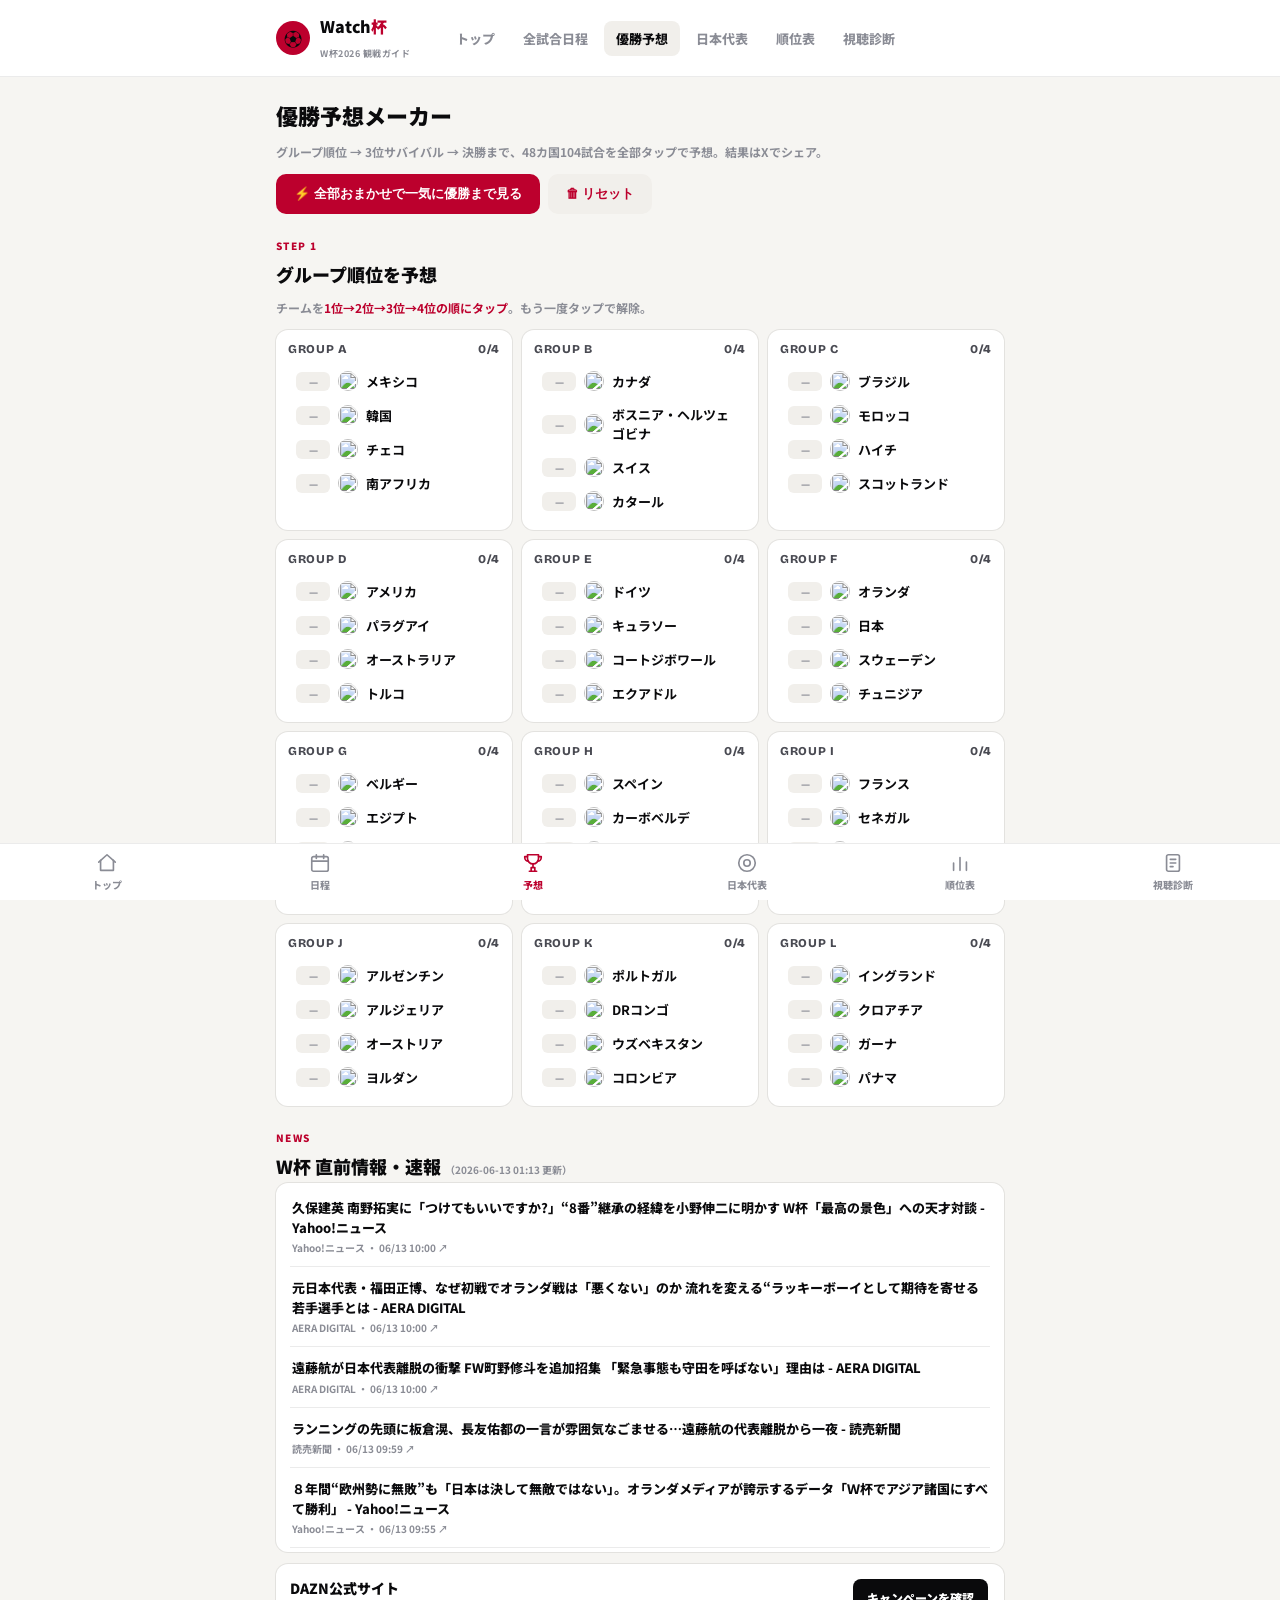
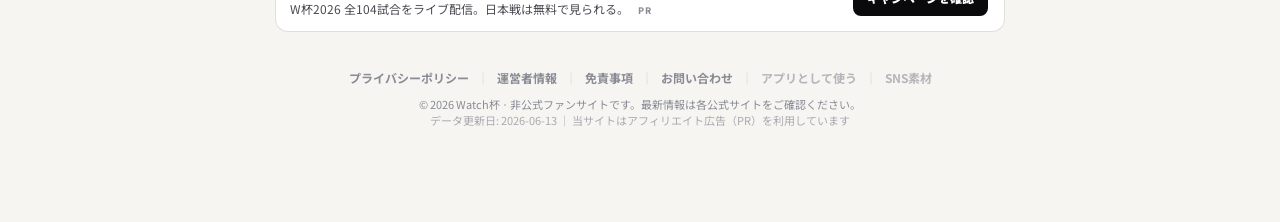
==== commit 243d4a42: "feat: OGP画像とシェア用メタタグを全ページに追加 Co-Authored-By: Claude Fable 5 <noreply@anthropic.com>" ====
--- a/bracket.html
+++ b/bracket.html
@@ -14,6 +14,10 @@
 <meta name="apple-mobile-web-app-capable" content="yes">
 <meta name="apple-mobile-web-app-status-bar-style" content="default">
 <meta name="apple-mobile-web-app-title" content="Watch杯">
+<meta property="og:type" content="website">
+<meta property="og:site_name" content="Watch杯">
+<meta property="og:image" content="https://worldcup2026-5hz.pages.dev/og-image.png">
+<meta name="twitter:card" content="summary_large_image">
 <style>
 .bk-groups{display:grid;grid-template-columns:repeat(auto-fill,minmax(180px,1fr));gap:10px}
 .bk-g{background:var(--surface);border-radius:12px;box-shadow:0 0 0 1px var(--line);padding:12px}
